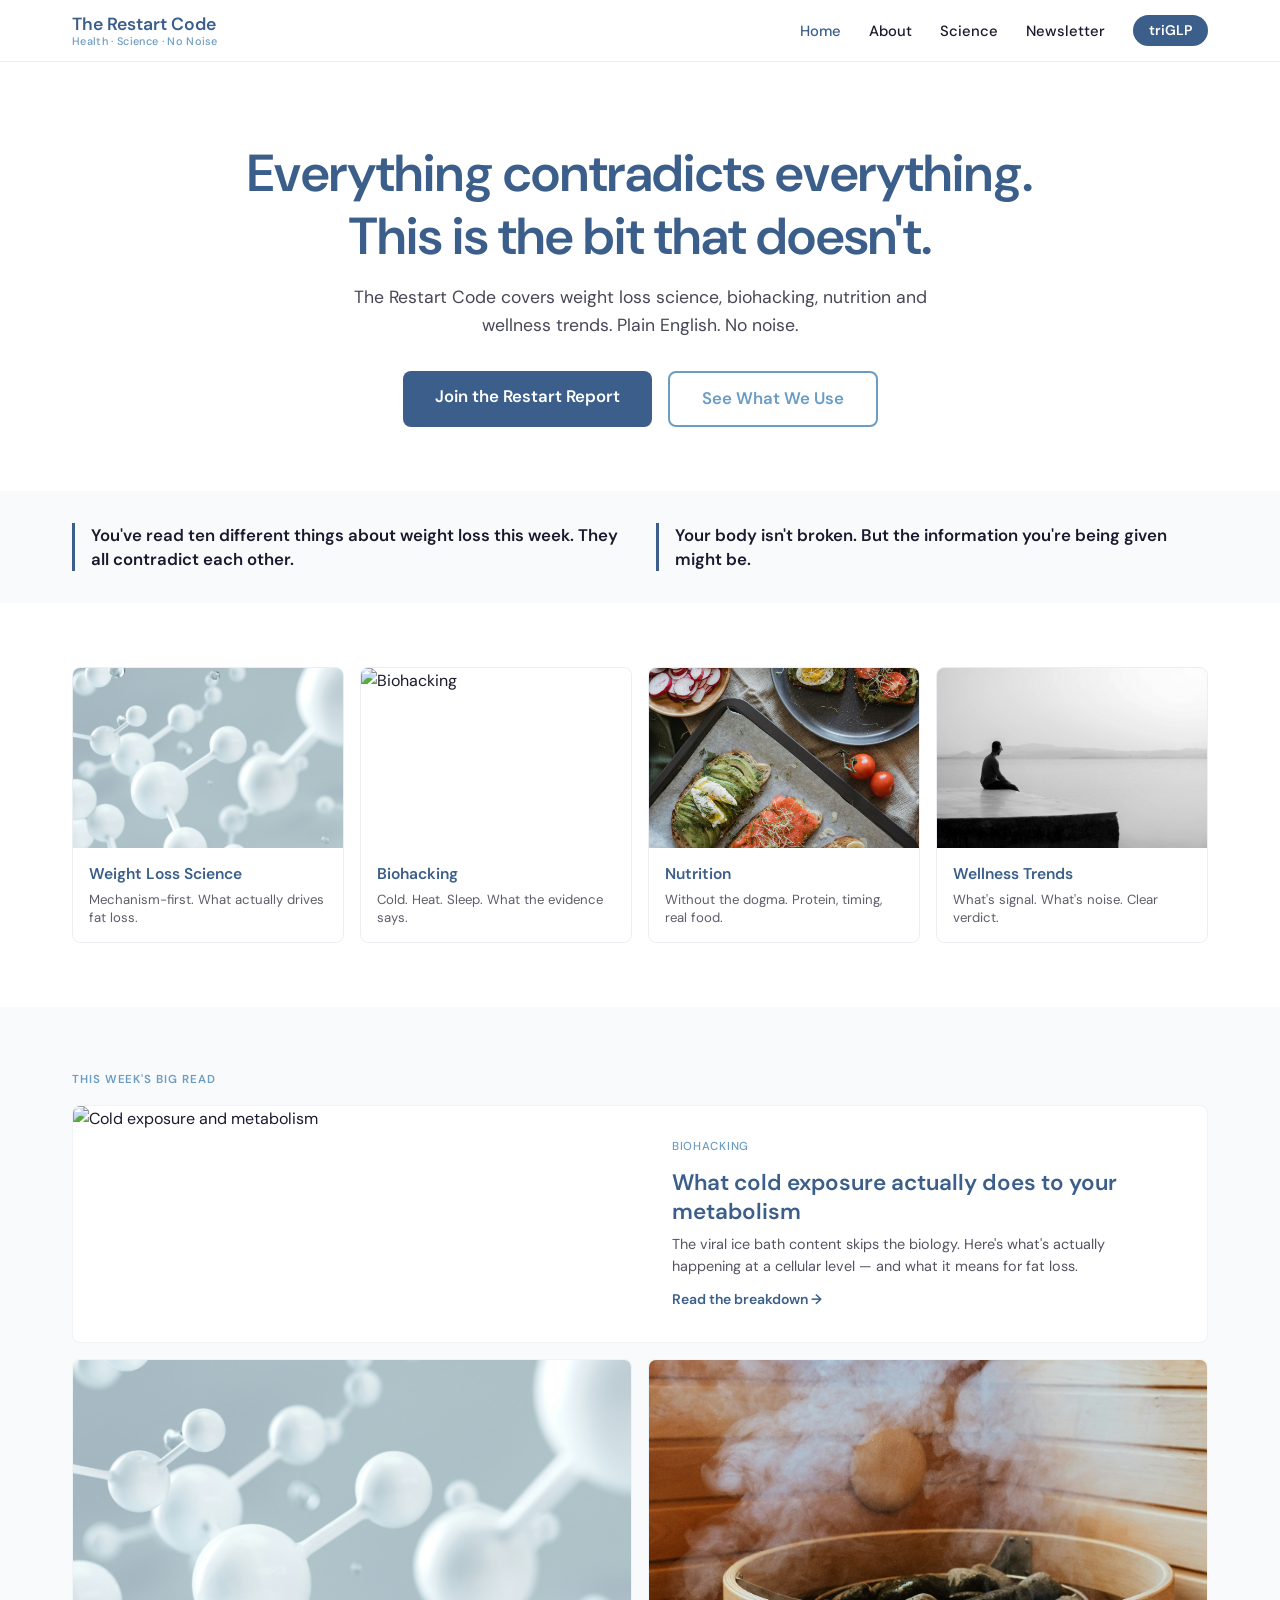
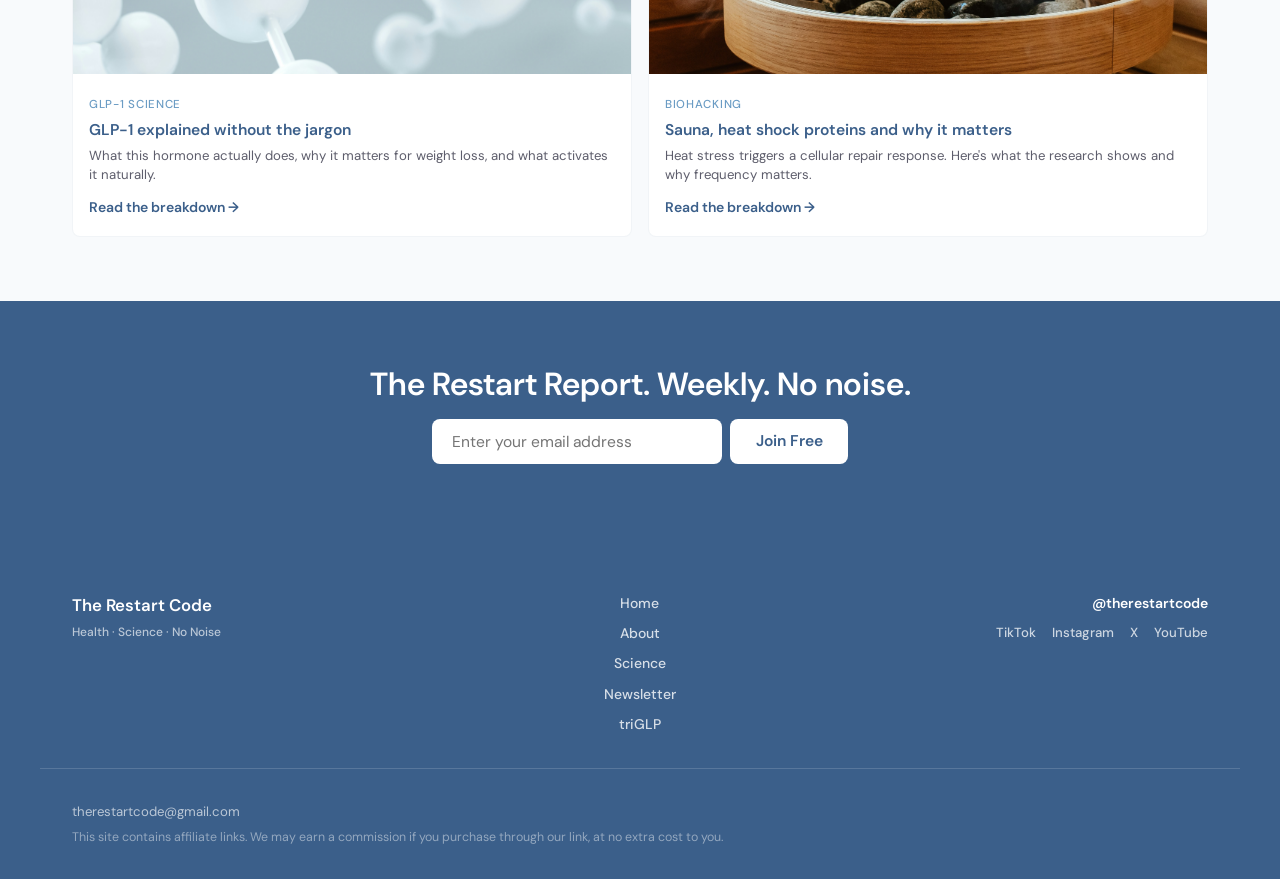
==== index.html @ 3e327113 "Initial build: complete static site for The Restart Code 5 pages (index, about, science, newsletter," ====
<!DOCTYPE html>
<html lang="en">
<head>
  <meta charset="UTF-8">
  <meta name="viewport" content="width=device-width, initial-scale=1.0">
  <title>The Restart Code — Health · Science · No Noise</title>
  <meta name="description" content="The Restart Code covers weight loss science, biohacking, nutrition and wellness trends. Plain English. No noise.">
  <link rel="preconnect" href="https://fonts.googleapis.com">
  <link rel="preconnect" href="https://fonts.gstatic.com" crossorigin>
  <link href="https://fonts.googleapis.com/css2?family=DM+Sans:wght@400;500;600&display=swap" rel="stylesheet">
  <link rel="stylesheet" href="css/style.css">
</head>
<body>

  <!-- NAVIGATION -->
  <nav class="site-nav">
    <div class="nav-inner">
      <a href="index.html" class="nav-logo">
        <span class="nav-logo-name">The Restart Code</span>
        <span class="nav-logo-tagline">Health · Science · No Noise</span>
      </a>
      <button class="nav-hamburger" aria-label="Toggle navigation" aria-expanded="false">
        <span></span><span></span><span></span>
      </button>
      <ul class="nav-links">
        <li><a href="index.html" class="active">Home</a></li>
        <li><a href="about.html">About</a></li>
        <li><a href="science.html">Science</a></li>
        <li><a href="newsletter.html">Newsletter</a></li>
        <li><a href="triglp.html" class="nav-pill">triGLP</a></li>
      </ul>
    </div>
  </nav>

  <!-- HERO -->
  <section class="hero-home">
    <div class="container">
      <h1 class="hero-headline">Everything contradicts everything.<br>This is the bit that doesn't.</h1>
      <p class="hero-sub">The Restart Code covers weight loss science, biohacking, nutrition and wellness trends. Plain English. No noise.</p>
      <div class="hero-ctas">
        <a href="#beehiiv-signup" class="btn btn-primary btn-lg">Join the Restart Report</a>
        <a href="triglp.html" class="btn btn-secondary btn-lg">See What We Use</a>
      </div>
    </div>
  </section>

  <!-- PROBLEM STRIP -->
  <section class="problem-strip">
    <div class="container">
      <p class="problem-item">You've read ten different things about weight loss this week. They all contradict each other.</p>
      <p class="problem-item">Your body isn't broken. But the information you're being given might be.</p>
    </div>
  </section>

  <!-- FOUR PILLARS -->
  <section class="pillars">
    <div class="container">
      <div class="pillars-grid">
        <div class="pillar-card">
          <img src="images/pillar-science.jpg" alt="Weight Loss Science" class="pillar-image">
          <div class="pillar-info">
            <p class="pillar-name">Weight Loss Science</p>
            <p class="pillar-desc">Mechanism-first. What actually drives fat loss.</p>
          </div>
        </div>
        <div class="pillar-card">
          <img src="images/pillar-biohacking.jpg" alt="Biohacking" class="pillar-image">
          <div class="pillar-info">
            <p class="pillar-name">Biohacking</p>
            <p class="pillar-desc">Cold. Heat. Sleep. What the evidence says.</p>
          </div>
        </div>
        <div class="pillar-card">
          <img src="images/pillar-nutrition.jpg" alt="Nutrition" class="pillar-image">
          <div class="pillar-info">
            <p class="pillar-name">Nutrition</p>
            <p class="pillar-desc">Without the dogma. Protein, timing, real food.</p>
          </div>
        </div>
        <div class="pillar-card">
          <img src="images/pillar-trends.jpg" alt="Wellness Trends" class="pillar-image">
          <div class="pillar-info">
            <p class="pillar-name">Wellness Trends</p>
            <p class="pillar-desc">What's signal. What's noise. Clear verdict.</p>
          </div>
        </div>
      </div>
    </div>
  </section>

  <!-- FEATURED ARTICLES -->
  <section class="featured-articles">
    <div class="container">
      <span class="section-label">This Week's Big Read</span>
      <a href="science.html" class="featured-card">
        <img src="images/pillar-biohacking.jpg" alt="Cold exposure and metabolism" class="featured-card-image">
        <div class="featured-card-content">
          <span class="tag">Biohacking</span>
          <h3>What cold exposure actually does to your metabolism</h3>
          <p>The viral ice bath content skips the biology. Here's what's actually happening at a cellular level — and what it means for fat loss.</p>
          <span class="card-link">Read the breakdown →</span>
        </div>
      </a>
      <div class="cards-row">
        <a href="science.html" class="article-card">
          <img src="images/pillar-science.jpg" alt="GLP-1 explained" class="article-card-image">
          <div class="article-card-content">
            <span class="tag">GLP-1 Science</span>
            <h4>GLP-1 explained without the jargon</h4>
            <p>What this hormone actually does, why it matters for weight loss, and what activates it naturally.</p>
            <span class="card-link">Read the breakdown →</span>
          </div>
        </a>
        <a href="science.html" class="article-card">
          <img src="images/article-sauna.jpg" alt="Sauna and heat shock proteins" class="article-card-image">
          <div class="article-card-content">
            <span class="tag">Biohacking</span>
            <h4>Sauna, heat shock proteins and why it matters</h4>
            <p>Heat stress triggers a cellular repair response. Here's what the research shows and why frequency matters.</p>
            <span class="card-link">Read the breakdown →</span>
          </div>
        </a>
      </div>
    </div>
  </section>

  <!-- NEWSLETTER STRIP -->
  <section class="newsletter-strip" id="beehiiv-signup">
    <div class="container">
      <h2>The Restart Report. Weekly. No noise.</h2>
      <div class="email-form">
        <input type="email" class="email-input" placeholder="Enter your email address">
        <a href="#beehiiv-signup" class="btn btn-white">Join Free</a>
      </div>
    </div>
  </section>

  <!-- FOOTER -->
  <footer class="site-footer">
    <div class="footer-inner">
      <div class="footer-brand">
        <span class="footer-logo">The Restart Code</span>
        <span class="footer-tagline">Health · Science · No Noise</span>
      </div>
      <nav class="footer-nav" aria-label="Footer navigation">
        <a href="index.html">Home</a>
        <a href="about.html">About</a>
        <a href="science.html">Science</a>
        <a href="newsletter.html">Newsletter</a>
        <a href="triglp.html">triGLP</a>
      </nav>
      <div class="footer-social">
        <span>@therestartcode</span>
        <div class="footer-social-links">
          <a href="#" aria-label="TikTok">TikTok</a>
          <a href="#" aria-label="Instagram">Instagram</a>
          <a href="#" aria-label="X">X</a>
          <a href="#" aria-label="YouTube">YouTube</a>
        </div>
      </div>
    </div>
    <div class="footer-divider"></div>
    <div class="footer-bottom">
      <a href="mailto:therestartcode@gmail.com">therestartcode@gmail.com</a>
      <p class="footer-disclosure">This site contains affiliate links. We may earn a commission if you purchase through our link, at no extra cost to you.</p>
    </div>
  </footer>

  <script src="js/main.js"></script>
</body>
</html>
---- css/style.css ----
/* ============================================================
   THE RESTART CODE — style.css
   ============================================================ */

/* 1. CSS CUSTOM PROPERTIES
   ============================================================ */
:root {
  --white: #FFFFFF;
  --off-white: #F8FAFC;
  --slate-blue: #3B5F8A;
  --light-blue: #6B9CC4;
  --near-black: #1A1A2E;
  --font-main: 'DM Sans', sans-serif;
  --space-xs: 0.5rem;
  --space-sm: 1rem;
  --space-md: 2rem;
  --space-lg: 4rem;
  --radius: 8px;
}

/* 2. RESET
   ============================================================ */
*, *::before, *::after {
  box-sizing: border-box;
  margin: 0;
  padding: 0;
}

html {
  scroll-behavior: smooth;
}

body {
  font-family: var(--font-main);
  color: var(--near-black);
  background: var(--white);
  line-height: 1.6;
  -webkit-font-smoothing: antialiased;
}

img {
  display: block;
  max-width: 100%;
  height: auto;
}

a {
  color: inherit;
  text-decoration: none;
}

ul {
  list-style: none;
}

/* 3. TYPOGRAPHY
   ============================================================ */
h1, h2, h3, h4 {
  font-weight: 600;
  color: var(--slate-blue);
  line-height: 1.2;
}

h1 { font-size: clamp(2rem, 5vw, 3.25rem); }
h2 { font-size: clamp(1.4rem, 3vw, 2rem); }
h3 { font-size: clamp(1rem, 2vw, 1.35rem); }
h4 { font-size: 1rem; }

p {
  color: var(--near-black);
  font-weight: 400;
}

/* 4. LAYOUT
   ============================================================ */
.container {
  max-width: 1200px;
  margin: 0 auto;
  padding: 0 var(--space-md);
}

section {
  padding: var(--space-lg) 0;
}

/* 5. BUTTONS
   ============================================================ */
.btn {
  display: inline-block;
  font-family: var(--font-main);
  font-weight: 600;
  font-size: 0.975rem;
  padding: 0.7rem 1.6rem;
  border-radius: var(--radius);
  cursor: pointer;
  transition: opacity 0.18s, transform 0.15s;
  border: none;
  text-decoration: none;
  white-space: nowrap;
  line-height: 1.4;
}

.btn:hover {
  opacity: 0.86;
  transform: translateY(-1px);
}

.btn-primary {
  background: var(--slate-blue);
  color: var(--white);
}

.btn-secondary {
  background: transparent;
  color: var(--light-blue);
  border: 2px solid var(--light-blue);
}

.btn-secondary:hover {
  background: var(--light-blue);
  color: var(--white);
  opacity: 1;
}

.btn-white {
  background: var(--white);
  color: var(--slate-blue);
}

.btn-white:hover {
  background: var(--off-white);
  opacity: 1;
}

.btn-lg {
  padding: 0.875rem 2rem;
  font-size: 1.05rem;
}

/* 6. TAGS
   ============================================================ */
.tag {
  display: inline-block;
  font-size: 0.72rem;
  font-weight: 500;
  color: var(--light-blue);
  text-transform: uppercase;
  letter-spacing: 0.06em;
  margin-bottom: 0.35rem;
}

/* 7. SECTION LABEL
   ============================================================ */
.section-label {
  display: block;
  font-size: 0.72rem;
  font-weight: 600;
  color: var(--light-blue);
  text-transform: uppercase;
  letter-spacing: 0.08em;
  margin-bottom: var(--space-sm);
}

/* 8. EMAIL FORM
   ============================================================ */
.email-form {
  display: flex;
  gap: var(--space-xs);
  justify-content: center;
  flex-wrap: wrap;
  margin-top: var(--space-sm);
}

.email-input {
  padding: 0.7rem 1.25rem;
  font-family: var(--font-main);
  font-size: 0.975rem;
  border: none;
  border-radius: var(--radius);
  width: 290px;
  max-width: 100%;
  outline: none;
  color: var(--near-black);
}

/* 9. NAVIGATION
   ============================================================ */
.site-nav {
  position: sticky;
  top: 0;
  z-index: 100;
  background: var(--white);
  border-bottom: 1px solid rgba(59, 95, 138, 0.1);
}

.nav-inner {
  max-width: 1200px;
  margin: 0 auto;
  padding: 0.8rem var(--space-md);
  display: flex;
  align-items: center;
  justify-content: space-between;
  flex-wrap: wrap;
  gap: 0;
}

.nav-logo {
  display: flex;
  flex-direction: column;
  text-decoration: none;
  line-height: 1.25;
  flex-shrink: 0;
}

.nav-logo-name {
  font-size: 1.1rem;
  font-weight: 600;
  color: var(--slate-blue);
}

.nav-logo-tagline {
  font-size: 0.68rem;
  font-weight: 500;
  color: var(--light-blue);
  letter-spacing: 0.03em;
}

.nav-links {
  display: flex;
  align-items: center;
  gap: 1.75rem;
}

.nav-links a {
  font-size: 0.925rem;
  font-weight: 500;
  color: var(--near-black);
  transition: color 0.18s;
}

.nav-links a:hover,
.nav-links a.active {
  color: var(--slate-blue);
}

.nav-links a.nav-pill {
  background: var(--slate-blue);
  color: var(--white);
  padding: 0.4rem 1rem;
  border-radius: 50px;
  font-size: 0.875rem;
  font-weight: 600;
  transition: background 0.18s;
}

.nav-links a.nav-pill:hover {
  background: var(--light-blue);
  opacity: 1;
  color: var(--white);
}

.nav-hamburger {
  display: none;
  flex-direction: column;
  gap: 5px;
  background: none;
  border: none;
  cursor: pointer;
  padding: 4px;
  flex-shrink: 0;
}

.nav-hamburger span {
  display: block;
  width: 24px;
  height: 2px;
  background: var(--slate-blue);
  border-radius: 2px;
  transition: all 0.28s ease;
}

.nav-hamburger.is-active span:nth-child(1) {
  transform: translateY(7px) rotate(45deg);
}

.nav-hamburger.is-active span:nth-child(2) {
  opacity: 0;
}

.nav-hamburger.is-active span:nth-child(3) {
  transform: translateY(-7px) rotate(-45deg);
}

/* 10. FOOTER
   ============================================================ */
.site-footer {
  background: var(--slate-blue);
  color: var(--white);
  padding: var(--space-lg) 0 var(--space-md);
}

.footer-inner {
  max-width: 1200px;
  margin: 0 auto;
  padding: 0 var(--space-md);
  display: grid;
  grid-template-columns: 1.2fr 1fr 1.2fr;
  gap: var(--space-md);
  align-items: start;
}

.footer-brand {
  display: flex;
  flex-direction: column;
  gap: 0.3rem;
}

.footer-logo {
  font-size: 1.05rem;
  font-weight: 600;
  color: var(--white);
}

.footer-tagline {
  font-size: 0.75rem;
  font-weight: 500;
  color: rgba(255, 255, 255, 0.65);
}

.footer-nav {
  display: flex;
  flex-direction: column;
  gap: 0.5rem;
  align-items: center;
}

.footer-nav a {
  color: rgba(255, 255, 255, 0.8);
  font-size: 0.875rem;
  font-weight: 500;
  transition: color 0.18s;
}

.footer-nav a:hover {
  color: var(--white);
}

.footer-social {
  display: flex;
  flex-direction: column;
  gap: 0.5rem;
  align-items: flex-end;
}

.footer-social > span {
  font-weight: 600;
  font-size: 0.875rem;
  color: var(--white);
}

.footer-social-links {
  display: flex;
  gap: 1rem;
}

.footer-social-links a {
  color: rgba(255, 255, 255, 0.75);
  font-size: 0.825rem;
  font-weight: 500;
  transition: color 0.18s;
}

.footer-social-links a:hover {
  color: var(--white);
}

.footer-divider {
  height: 1px;
  background: rgba(255, 255, 255, 0.15);
  max-width: 1200px;
  margin: var(--space-md) auto;
  padding: 0 var(--space-md);
}

.footer-bottom {
  max-width: 1200px;
  margin: 0 auto;
  padding: 0 var(--space-md);
  display: flex;
  flex-direction: column;
  gap: 0.4rem;
}

.footer-bottom a {
  color: rgba(255, 255, 255, 0.65);
  font-size: 0.825rem;
  transition: color 0.18s;
}

.footer-bottom a:hover {
  color: var(--white);
}

.footer-disclosure {
  font-size: 0.775rem;
  color: rgba(255, 255, 255, 0.45);
  line-height: 1.5;
}

/* ============================================================
   PAGE SECTIONS
   ============================================================ */

/* ---- HOMEPAGE ---- */

.hero-home {
  background: var(--white);
  padding: 5rem 0 var(--space-lg);
  text-align: center;
}

.hero-home .hero-headline {
  max-width: 840px;
  margin: 0 auto var(--space-sm);
}

.hero-home .hero-sub {
  font-size: 1.1rem;
  color: var(--near-black);
  max-width: 580px;
  margin: 0 auto var(--space-md);
  opacity: 0.8;
}

.hero-ctas {
  display: flex;
  gap: var(--space-sm);
  justify-content: center;
  flex-wrap: wrap;
}

/* Problem strip */
.problem-strip {
  background: var(--off-white);
  padding: var(--space-md) 0;
}

.problem-strip .container {
  display: grid;
  grid-template-columns: 1fr 1fr;
  gap: var(--space-md);
}

.problem-item {
  font-size: 1.05rem;
  font-weight: 600;
  color: var(--near-black);
  padding-left: var(--space-sm);
  border-left: 3px solid var(--slate-blue);
  line-height: 1.45;
}

/* Pillars */
.pillars {
  background: var(--white);
}

.pillars-grid {
  display: grid;
  grid-template-columns: repeat(4, 1fr);
  gap: var(--space-sm);
}

.pillar-card {
  border-radius: var(--radius);
  overflow: hidden;
  border: 1px solid rgba(59, 95, 138, 0.1);
}

.pillar-image {
  width: 100%;
  aspect-ratio: 3 / 2;
  object-fit: cover;
  display: block;
}

.pillar-info {
  padding: 0.875rem var(--space-sm);
}

.pillar-name {
  font-size: 0.975rem;
  font-weight: 600;
  color: var(--slate-blue);
  margin-bottom: 0.2rem;
}

.pillar-desc {
  font-size: 0.825rem;
  color: var(--near-black);
  opacity: 0.7;
  line-height: 1.4;
}

/* Featured articles */
.featured-articles {
  background: var(--off-white);
}

.featured-card {
  display: grid;
  grid-template-columns: 1fr 1fr;
  background: var(--white);
  border-radius: var(--radius);
  overflow: hidden;
  margin-bottom: var(--space-sm);
  border: 1px solid rgba(59, 95, 138, 0.07);
  text-decoration: none;
  color: inherit;
  transition: box-shadow 0.2s, transform 0.18s;
}

.featured-card:hover {
  box-shadow: 0 6px 24px rgba(59, 95, 138, 0.12);
  transform: translateY(-2px);
}

.featured-card-image {
  width: 100%;
  height: 100%;
  min-height: 220px;
  object-fit: cover;
  display: block;
}

.featured-card-content {
  padding: var(--space-md);
  display: flex;
  flex-direction: column;
  justify-content: center;
  gap: 0.4rem;
}

.featured-card-content h3 {
  font-size: clamp(1.05rem, 2vw, 1.4rem);
  line-height: 1.3;
}

.featured-card-content p {
  font-size: 0.9rem;
  opacity: 0.75;
  line-height: 1.55;
}

.card-link {
  display: inline-block;
  font-size: 0.875rem;
  font-weight: 600;
  color: var(--slate-blue);
  margin-top: 0.25rem;
  transition: color 0.18s;
}

.card-link:hover {
  color: var(--light-blue);
}

.cards-row {
  display: grid;
  grid-template-columns: 1fr 1fr;
  gap: var(--space-sm);
}

.article-card {
  display: block;
  background: var(--white);
  border-radius: var(--radius);
  overflow: hidden;
  border: 1px solid rgba(59, 95, 138, 0.07);
  text-decoration: none;
  color: inherit;
  transition: box-shadow 0.2s, transform 0.18s;
}

.article-card:hover {
  box-shadow: 0 4px 18px rgba(59, 95, 138, 0.1);
  transform: translateY(-2px);
}

.article-card-image {
  width: 100%;
  aspect-ratio: 16 / 9;
  object-fit: cover;
  display: block;
}

.article-card-content {
  padding: var(--space-sm);
}

.article-card-content h4 {
  font-size: 0.975rem;
  font-weight: 600;
  color: var(--slate-blue);
  margin-bottom: 0.3rem;
  line-height: 1.35;
}

.article-card-content p {
  font-size: 0.825rem;
  opacity: 0.7;
  margin-bottom: 0.5rem;
  line-height: 1.45;
}

/* Newsletter strip */
.newsletter-strip {
  background: var(--slate-blue);
  text-align: center;
}

.newsletter-strip h2 {
  color: var(--white);
  margin-bottom: var(--space-xs);
}

/* ---- ABOUT PAGE ----*/

.about-hero {
  background: var(--white);
}

.about-hero-inner {
  display: grid;
  grid-template-columns: 1fr 1fr;
  gap: var(--space-lg);
  align-items: center;
}

.about-hero-text {
  display: flex;
  flex-direction: column;
  gap: var(--space-sm);
}

.about-hero-sub {
  font-size: 1.1rem;
  color: var(--near-black);
  opacity: 0.8;
  line-height: 1.6;
}

.about-hero-image {
  width: 100%;
  border-radius: var(--radius);
  object-fit: cover;
  aspect-ratio: 4 / 3;
  display: block;
}

.mission-strip {
  background: var(--off-white);
  text-align: center;
}

.mission-lines {
  display: flex;
  flex-direction: column;
  gap: var(--space-md);
  max-width: 700px;
  margin: 0 auto;
}

.mission-line {
  font-size: clamp(1.05rem, 2.5vw, 1.4rem);
  font-weight: 600;
  color: var(--near-black);
  line-height: 1.35;
}

.what-we-cover {
  background: var(--white);
}

.what-we-cover h2 {
  margin-bottom: var(--space-md);
}

.covers-grid {
  display: grid;
  grid-template-columns: 1fr 1fr;
  gap: var(--space-md) var(--space-lg);
}

.cover-item {
  padding-top: var(--space-sm);
  border-top: 2px solid var(--off-white);
}

.cover-item-name {
  font-size: 1rem;
  font-weight: 600;
  color: var(--slate-blue);
  margin-bottom: 0.25rem;
}

.cover-item-desc {
  font-size: 0.875rem;
  color: var(--near-black);
  opacity: 0.7;
  line-height: 1.5;
}

.cta-strip {
  background: var(--slate-blue);
  text-align: center;
}

.cta-strip h2 {
  color: var(--white);
  margin-bottom: var(--space-md);
}

.btn-row {
  display: flex;
  gap: var(--space-sm);
  justify-content: center;
  flex-wrap: wrap;
}

/* ---- SCIENCE PAGE ---- */

.science-hero {
  background: var(--white);
  text-align: center;
}

.science-hero h1 {
  margin-bottom: var(--space-sm);
}

.science-hero p {
  font-size: 1.05rem;
  max-width: 660px;
  margin: 0 auto;
  opacity: 0.78;
  line-height: 1.65;
}

.filter-bar {
  background: var(--white);
  padding: 0 0 var(--space-md);
}

.filter-pills {
  display: flex;
  gap: 0.5rem;
  justify-content: center;
  flex-wrap: wrap;
}

.filter-pill {
  font-family: var(--font-main);
  font-size: 0.85rem;
  font-weight: 500;
  padding: 0.42rem 1.05rem;
  border-radius: 50px;
  border: 2px solid var(--light-blue);
  color: var(--slate-blue);
  background: transparent;
  cursor: pointer;
  transition: all 0.18s;
}

.filter-pill:hover,
.filter-pill.active {
  background: var(--slate-blue);
  border-color: var(--slate-blue);
  color: var(--white);
}

.article-grid-section {
  background: var(--white);
  padding: 0 0 var(--space-lg);
}

.article-grid {
  display: grid;
  grid-template-columns: repeat(3, 1fr);
  gap: var(--space-sm);
}

.grid-card {
  background: var(--white);
  border: 1px solid rgba(59, 95, 138, 0.1);
  border-radius: var(--radius);
  overflow: hidden;
  transition: box-shadow 0.2s, transform 0.18s;
}

.grid-card:hover {
  box-shadow: 0 4px 20px rgba(59, 95, 138, 0.12);
  transform: translateY(-2px);
}

.grid-card.hidden {
  display: none;
}

.grid-card-image {
  width: 100%;
  aspect-ratio: 16 / 9;
  object-fit: cover;
  display: block;
}

.grid-card-content {
  padding: var(--space-sm);
}

.grid-card-content h3 {
  font-size: 0.975rem;
  margin-bottom: 0.3rem;
  line-height: 1.35;
}

.grid-card-content p {
  font-size: 0.825rem;
  opacity: 0.7;
  margin-bottom: var(--space-xs);
  line-height: 1.45;
}

.grid-card-links {
  display: flex;
  gap: var(--space-sm);
  align-items: center;
  flex-wrap: wrap;
  margin-top: 0.35rem;
}

.grid-card-links .card-link {
  font-size: 0.825rem;
}

.study-link {
  font-size: 0.78rem;
  color: var(--light-blue);
  font-weight: 500;
  transition: color 0.18s;
}

.study-link:hover {
  color: var(--slate-blue);
}

.triglp-cta-strip {
  background: var(--off-white);
  text-align: center;
}

.triglp-cta-strip h2 {
  margin-bottom: var(--space-xs);
}

.triglp-cta-strip p {
  margin-bottom: var(--space-md);
  opacity: 0.78;
  max-width: 560px;
  margin-left: auto;
  margin-right: auto;
}

/* ---- NEWSLETTER PAGE ---- */

.newsletter-hero {
  background: var(--white);
  text-align: center;
}

.newsletter-hero h1 {
  margin-bottom: var(--space-sm);
}

.newsletter-descriptor {
  max-width: 580px;
  margin: 0 auto var(--space-md);
  display: flex;
  flex-direction: column;
  gap: 0.45rem;
}

.newsletter-descriptor p {
  font-size: 1rem;
  color: var(--near-black);
  opacity: 0.8;
  line-height: 1.6;
}

.small-print {
  font-size: 0.775rem;
  color: var(--near-black);
  opacity: 0.5;
  margin-top: 0.5rem;
  text-align: center;
}

.whats-inside {
  background: var(--off-white);
}

.whats-inside h2 {
  text-align: center;
  margin-bottom: var(--space-md);
}

.inside-grid {
  display: grid;
  grid-template-columns: repeat(3, 1fr);
  gap: var(--space-md);
}

.inside-item {
  padding: var(--space-sm) var(--space-sm) var(--space-sm);
  background: var(--white);
  border-radius: var(--radius);
  border: 1px solid rgba(59, 95, 138, 0.08);
}

.inside-item-name {
  font-size: 1rem;
  font-weight: 600;
  color: var(--slate-blue);
  margin-bottom: 0.35rem;
}

.inside-item-desc {
  font-size: 0.875rem;
  color: var(--near-black);
  opacity: 0.72;
  line-height: 1.5;
}

.closing-strip {
  background: var(--slate-blue);
  text-align: center;
}

.closing-strip h2 {
  color: var(--white);
  margin-bottom: var(--space-xs);
}

.secondary-text-link {
  display: block;
  margin-top: var(--space-sm);
  font-size: 0.875rem;
  color: rgba(255, 255, 255, 0.7);
  font-weight: 500;
  transition: color 0.18s;
}

.secondary-text-link:hover {
  color: var(--white);
}

/* ---- TRIGLP PAGE ---- */

.triglp-hero {
  background: var(--white);
}

.triglp-hero-inner {
  display: grid;
  grid-template-columns: 1fr 1fr;
  gap: var(--space-lg);
  align-items: center;
}

.triglp-hero-text {
  display: flex;
  flex-direction: column;
  gap: var(--space-sm);
}

.triglp-hero-sub {
  font-size: 1.05rem;
  color: var(--near-black);
  opacity: 0.82;
  line-height: 1.6;
}

.triglp-hero-image {
  width: 100%;
  border-radius: var(--radius);
  object-fit: cover;
  display: block;
  aspect-ratio: 3 / 4;
  max-height: 500px;
}

.affiliate-note {
  font-size: 0.75rem;
  color: var(--near-black);
  opacity: 0.5;
  margin-top: 0.3rem;
}

.why-matters {
  background: var(--off-white);
  text-align: center;
}

.why-matters-text {
  max-width: 700px;
  margin: 0 auto;
}

.why-matters-text h2 {
  margin-bottom: var(--space-md);
}

.why-matters-text p {
  font-size: 1rem;
  margin-bottom: var(--space-sm);
  opacity: 0.82;
  line-height: 1.7;
}

.why-matters-text p:last-child {
  margin-bottom: 0;
}

.what-is-triglp {
  background: var(--white);
}

.triglp-cols {
  display: grid;
  grid-template-columns: repeat(3, 1fr);
  gap: var(--space-md);
  align-items: start;
}

.triglp-col h3 {
  font-size: 1rem;
  margin-bottom: var(--space-xs);
}

.triglp-col p {
  font-size: 0.9rem;
  opacity: 0.8;
  line-height: 1.65;
}

.triglp-salmon {
  width: 100%;
  border-radius: var(--radius);
  aspect-ratio: 4 / 3;
  object-fit: cover;
  display: block;
  margin-bottom: var(--space-sm);
}

.honest-framing {
  background: var(--off-white);
  text-align: center;
}

.honest-framing-inner {
  max-width: 720px;
  margin: 0 auto;
  display: flex;
  flex-direction: column;
  gap: var(--space-sm);
}

.honest-framing h2 {
  margin-bottom: 0;
}

.honest-framing p {
  font-size: 1rem;
  opacity: 0.82;
  line-height: 1.7;
}

.primary-cta {
  background: var(--slate-blue);
  text-align: center;
}

.primary-cta h2 {
  color: var(--white);
  margin-bottom: var(--space-md);
}

.primary-cta .affiliate-note {
  color: rgba(255, 255, 255, 0.55);
  margin-top: var(--space-sm);
}

/* FAQ Accordion */
.faq-section {
  background: var(--white);
}

.faq-section h2 {
  margin-bottom: var(--space-md);
  text-align: center;
}

.faq-list {
  max-width: 800px;
  margin: 0 auto;
  border-top: 1px solid rgba(59, 95, 138, 0.1);
}

.faq-item {
  border-bottom: 1px solid rgba(59, 95, 138, 0.1);
}

.faq-question {
  width: 100%;
  background: none;
  border: none;
  cursor: pointer;
  display: flex;
  justify-content: space-between;
  align-items: center;
  padding: var(--space-sm) 0;
  text-align: left;
  font-family: var(--font-main);
  font-size: 0.975rem;
  font-weight: 600;
  color: var(--slate-blue);
  gap: var(--space-sm);
  line-height: 1.4;
}

.faq-icon {
  font-size: 1.4rem;
  color: var(--slate-blue);
  flex-shrink: 0;
  transition: transform 0.28s ease;
  line-height: 1;
  font-weight: 400;
}

.faq-item.open .faq-icon {
  transform: rotate(45deg);
}

.faq-answer {
  display: none;
  padding: 0 0 var(--space-sm);
}

.faq-answer p {
  font-size: 0.925rem;
  line-height: 1.65;
  opacity: 0.82;
}

.faq-item.open .faq-answer {
  display: block;
}

/* ============================================================
   RESPONSIVE — TABLET (max-width: 1024px)
   ============================================================ */

@media (max-width: 1024px) {
  .pillars-grid {
    grid-template-columns: repeat(2, 1fr);
  }

  .article-grid {
    grid-template-columns: repeat(2, 1fr);
  }

  .triglp-cols {
    grid-template-columns: 1fr 1fr;
    gap: var(--space-md);
  }

  .triglp-col:first-child {
    grid-column: 1 / -1;
  }
}

/* ============================================================
   RESPONSIVE — MOBILE (max-width: 768px)
   ============================================================ */

@media (max-width: 768px) {
  section {
    padding: var(--space-md) 0;
  }

  .hero-home {
    padding: var(--space-md) 0 var(--space-md);
  }

  /* Nav */
  .nav-hamburger {
    display: flex;
  }

  .nav-links {
    display: none;
    width: 100%;
    flex-direction: column;
    align-items: flex-start;
    padding: var(--space-sm) 0 var(--space-xs);
    gap: 0.875rem;
    border-top: 1px solid rgba(59, 95, 138, 0.08);
    margin-top: 0.8rem;
  }

  .nav-links.is-open {
    display: flex;
  }

  .nav-links a.nav-pill {
    margin-top: 0.25rem;
  }

  /* Footer */
  .footer-inner {
    grid-template-columns: 1fr;
    gap: var(--space-md);
  }

  .footer-nav {
    align-items: flex-start;
  }

  .footer-social {
    align-items: flex-start;
  }

  /* Problem strip */
  .problem-strip .container {
    grid-template-columns: 1fr;
  }

  /* Pillars */
  .pillars-grid {
    grid-template-columns: repeat(2, 1fr);
  }

  /* Featured articles */
  .featured-card {
    grid-template-columns: 1fr;
  }

  .featured-card-image {
    min-height: 180px;
    aspect-ratio: 16 / 9;
  }

  .cards-row {
    grid-template-columns: 1fr;
  }

  /* About */
  .about-hero-inner {
    grid-template-columns: 1fr;
  }

  .covers-grid {
    grid-template-columns: 1fr;
  }

  /* Science */
  .article-grid {
    grid-template-columns: 1fr;
  }

  /* Newsletter */
  .inside-grid {
    grid-template-columns: 1fr;
  }

  /* triGLP */
  .triglp-hero-inner {
    grid-template-columns: 1fr;
  }

  .triglp-hero-image {
    aspect-ratio: 4 / 3;
    max-height: 280px;
  }

  .triglp-cols {
    grid-template-columns: 1fr;
  }

  .triglp-col:first-child {
    grid-column: auto;
  }

  .email-form {
    flex-direction: column;
    align-items: center;
  }

  .email-input {
    width: 100%;
    max-width: 320px;
  }
}
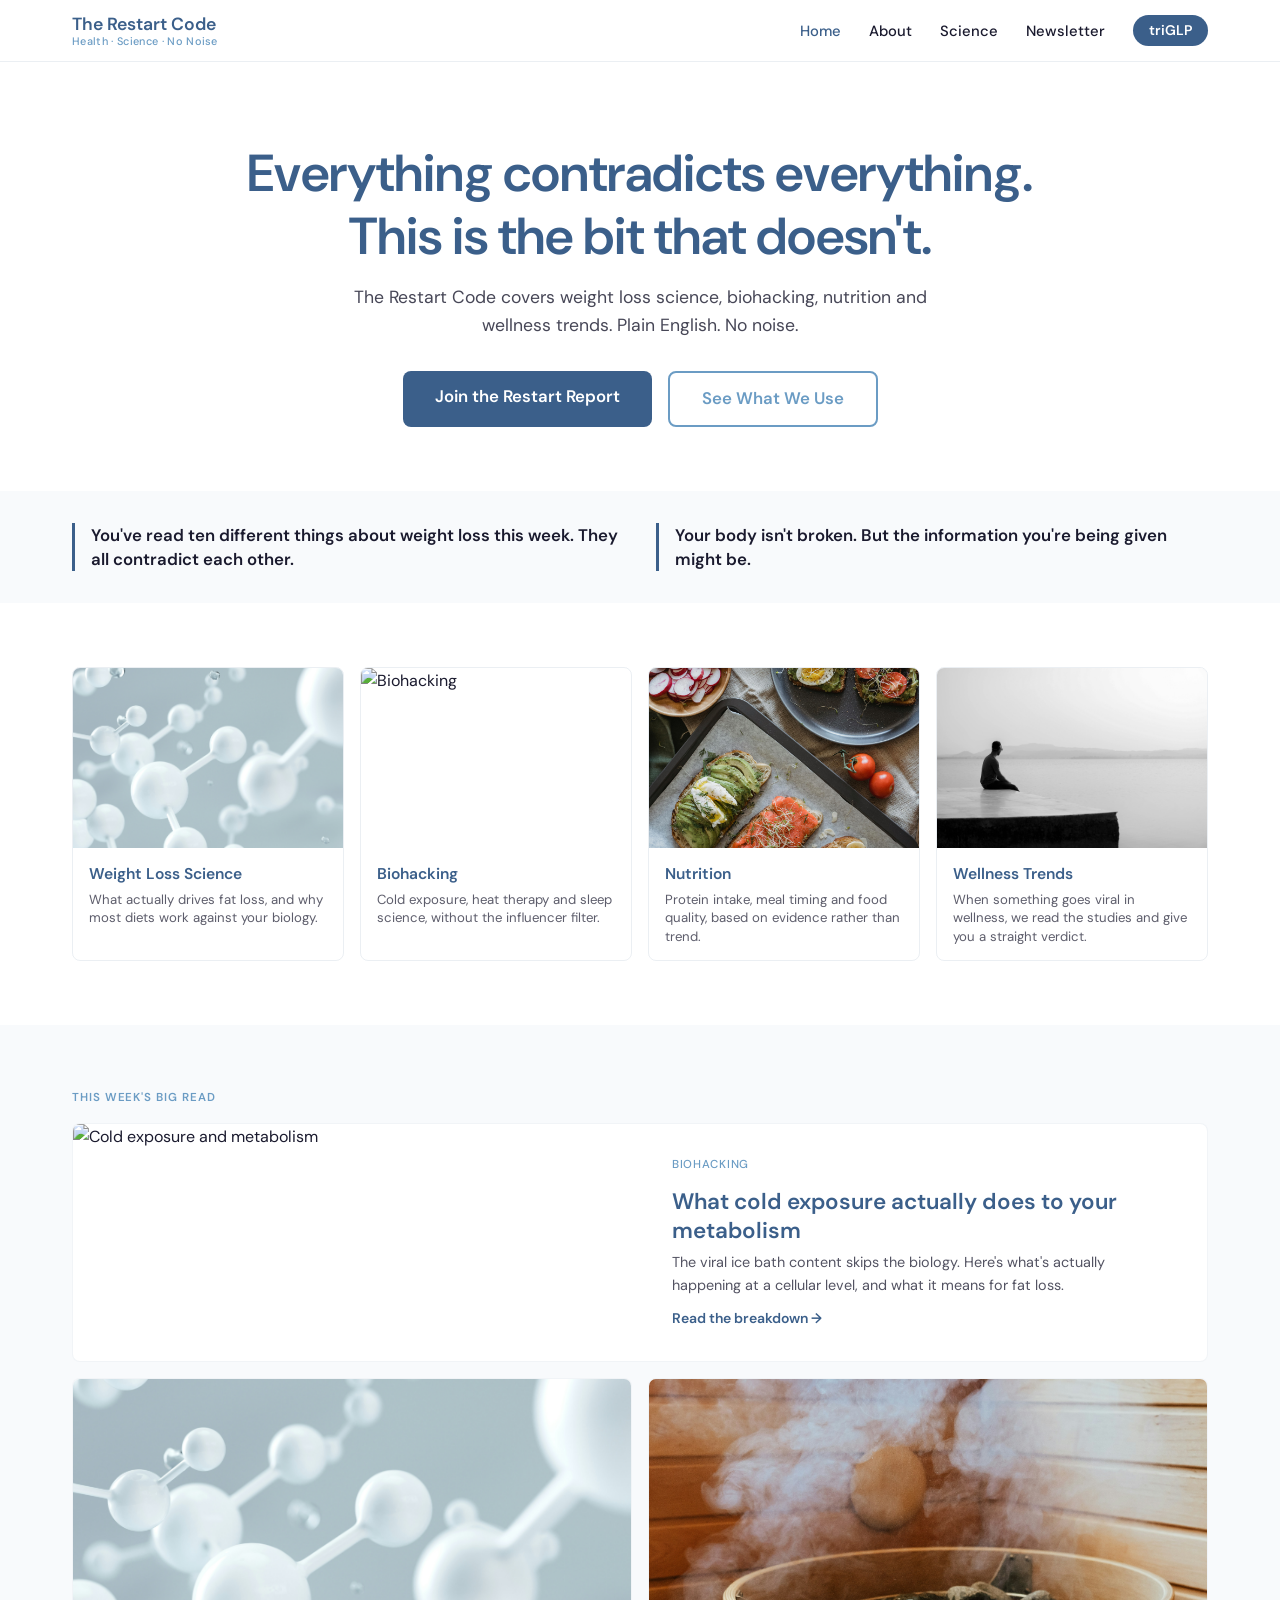
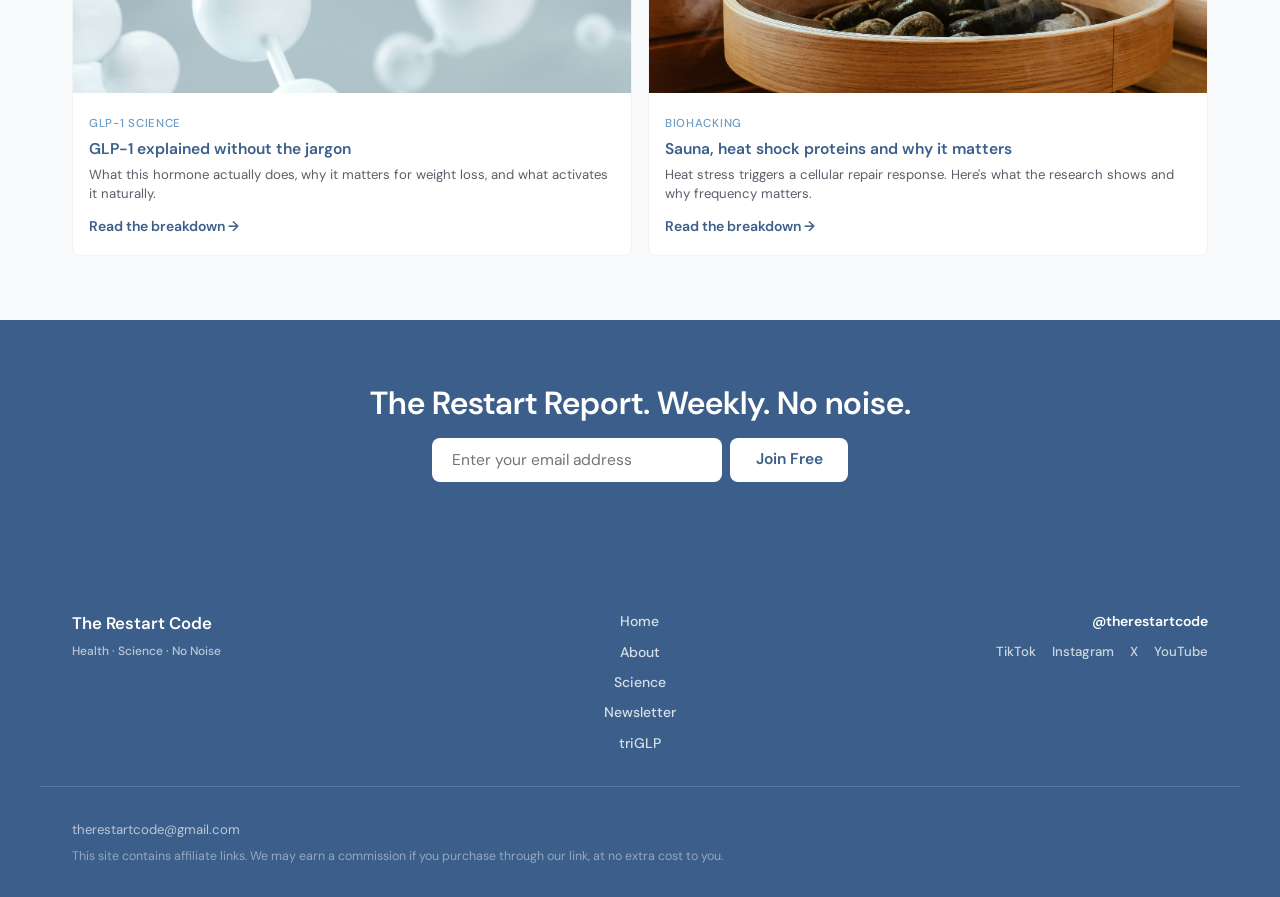
==== commit a6a9cabb: "rewrite copy: remove em dashes, stacked descriptors, AI-sounding prose" ====
--- a/index.html
+++ b/index.html
@@ -60,28 +60,28 @@
           <img src="images/pillar-science.jpg" alt="Weight Loss Science" class="pillar-image">
           <div class="pillar-info">
             <p class="pillar-name">Weight Loss Science</p>
-            <p class="pillar-desc">Mechanism-first. What actually drives fat loss.</p>
+            <p class="pillar-desc">What actually drives fat loss, and why most diets work against your biology.</p>
           </div>
         </div>
         <div class="pillar-card">
           <img src="images/pillar-biohacking.jpg" alt="Biohacking" class="pillar-image">
           <div class="pillar-info">
             <p class="pillar-name">Biohacking</p>
-            <p class="pillar-desc">Cold. Heat. Sleep. What the evidence says.</p>
+            <p class="pillar-desc">Cold exposure, heat therapy and sleep science, without the influencer filter.</p>
           </div>
         </div>
         <div class="pillar-card">
           <img src="images/pillar-nutrition.jpg" alt="Nutrition" class="pillar-image">
           <div class="pillar-info">
             <p class="pillar-name">Nutrition</p>
-            <p class="pillar-desc">Without the dogma. Protein, timing, real food.</p>
+            <p class="pillar-desc">Protein intake, meal timing and food quality, based on evidence rather than trend.</p>
           </div>
         </div>
         <div class="pillar-card">
           <img src="images/pillar-trends.jpg" alt="Wellness Trends" class="pillar-image">
           <div class="pillar-info">
             <p class="pillar-name">Wellness Trends</p>
-            <p class="pillar-desc">What's signal. What's noise. Clear verdict.</p>
+            <p class="pillar-desc">When something goes viral in wellness, we read the studies and give you a straight verdict.</p>
           </div>
         </div>
       </div>
@@ -97,7 +97,7 @@
         <div class="featured-card-content">
           <span class="tag">Biohacking</span>
           <h3>What cold exposure actually does to your metabolism</h3>
-          <p>The viral ice bath content skips the biology. Here's what's actually happening at a cellular level — and what it means for fat loss.</p>
+          <p>The viral ice bath content skips the biology. Here's what's actually happening at a cellular level, and what it means for fat loss.</p>
           <span class="card-link">Read the breakdown →</span>
         </div>
       </a>
--- a/css/style.css
+++ b/css/style.css
@@ -650,11 +650,18 @@
   line-height: 1.6;
 }
 
+.about-hero-image-wrap {
+  width: 100%;
+  aspect-ratio: 4 / 3;
+  border-radius: var(--radius);
+  overflow: hidden;
+  flex-shrink: 0;
+}
+
 .about-hero-image {
   width: 100%;
-  border-radius: var(--radius);
+  height: 100%;
   object-fit: cover;
-  aspect-ratio: 4 / 3;
   display: block;
 }
 
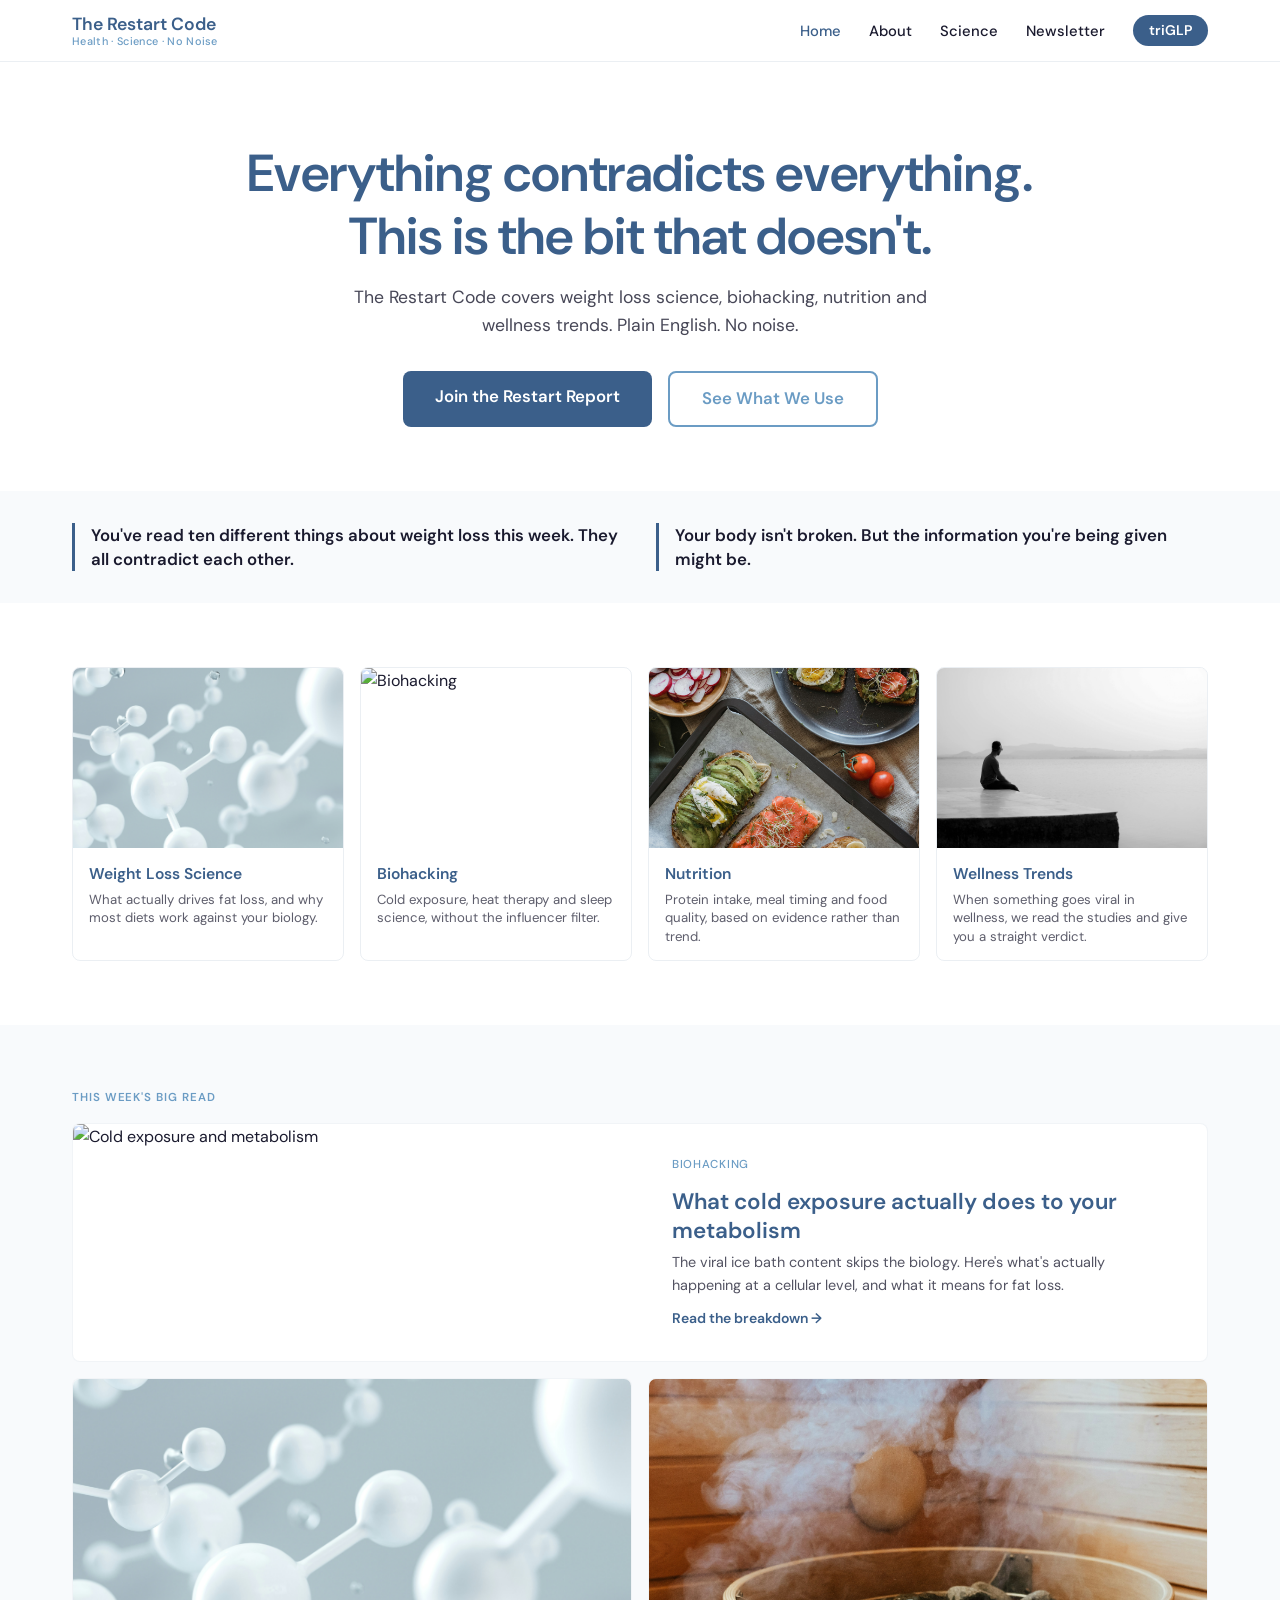
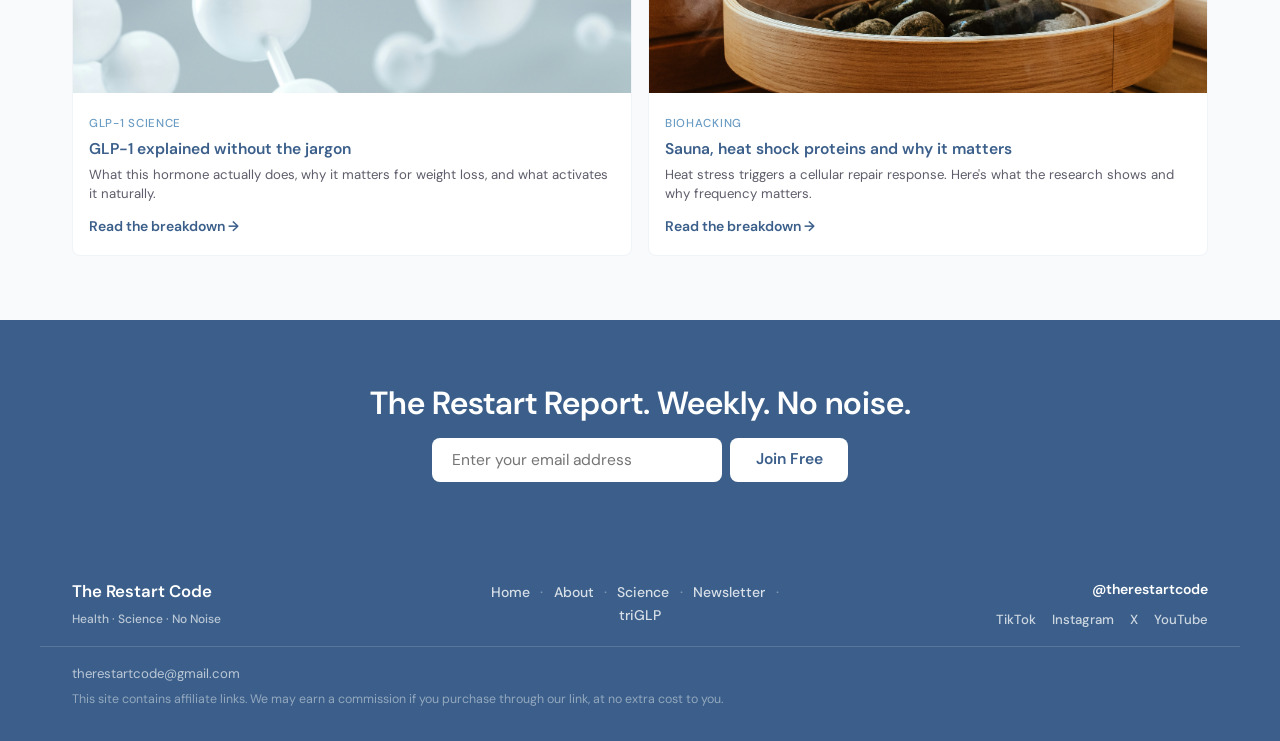
==== commit e65b55d0: "Install Vercel Web Analytics Implemented Vercel Web Analytics for this project.  ## What was impleme" ====
--- a/index.html
+++ b/index.html
@@ -167,5 +167,6 @@
   </footer>
 
   <script src="js/main.js"></script>
+  <script defer src="https://cdn.vercel-insights.com/v1/script.js"></script>
 </body>
 </html>
--- a/css/style.css
+++ b/css/style.css
@@ -296,7 +296,7 @@
 .site-footer {
   background: var(--slate-blue);
   color: var(--white);
-  padding: var(--space-lg) 0 var(--space-md);
+  padding: var(--space-md) 0;
 }
 
 .footer-inner {
@@ -306,7 +306,7 @@
   display: grid;
   grid-template-columns: 1.2fr 1fr 1.2fr;
   gap: var(--space-md);
-  align-items: start;
+  align-items: center;
 }
 
 .footer-brand {
@@ -329,9 +329,11 @@
 
 .footer-nav {
   display: flex;
-  flex-direction: column;
-  gap: 0.5rem;
+  flex-direction: row;
+  flex-wrap: wrap;
   align-items: center;
+  justify-content: center;
+  gap: 0;
 }
 
 .footer-nav a {
@@ -339,10 +341,23 @@
   font-size: 0.875rem;
   font-weight: 500;
   transition: color 0.18s;
+  white-space: nowrap;
 }
 
 .footer-nav a:hover {
   color: var(--white);
+}
+
+.footer-nav a::after {
+  content: '·';
+  display: inline-block;
+  margin: 0 0.65rem;
+  color: rgba(255, 255, 255, 0.35);
+  pointer-events: none;
+}
+
+.footer-nav a:last-child::after {
+  display: none;
 }
 
 .footer-social {
@@ -378,7 +393,7 @@
   height: 1px;
   background: rgba(255, 255, 255, 0.15);
   max-width: 1200px;
-  margin: var(--space-md) auto;
+  margin: var(--space-sm) auto;
   padding: 0 var(--space-md);
 }
 
@@ -1060,14 +1075,6 @@
   line-height: 1.65;
 }
 
-.triglp-salmon {
-  width: 100%;
-  border-radius: var(--radius);
-  aspect-ratio: 4 / 3;
-  object-fit: cover;
-  display: block;
-  margin-bottom: var(--space-sm);
-}
 
 .honest-framing {
   background: var(--off-white);
@@ -1189,10 +1196,6 @@
   .triglp-cols {
     grid-template-columns: 1fr 1fr;
     gap: var(--space-md);
-  }
-
-  .triglp-col:first-child {
-    grid-column: 1 / -1;
   }
 }
 
@@ -1240,7 +1243,7 @@
   }
 
   .footer-nav {
-    align-items: flex-start;
+    justify-content: flex-start;
   }
 
   .footer-social {
@@ -1304,10 +1307,6 @@
     grid-template-columns: 1fr;
   }
 
-  .triglp-col:first-child {
-    grid-column: auto;
-  }
-
   .email-form {
     flex-direction: column;
     align-items: center;
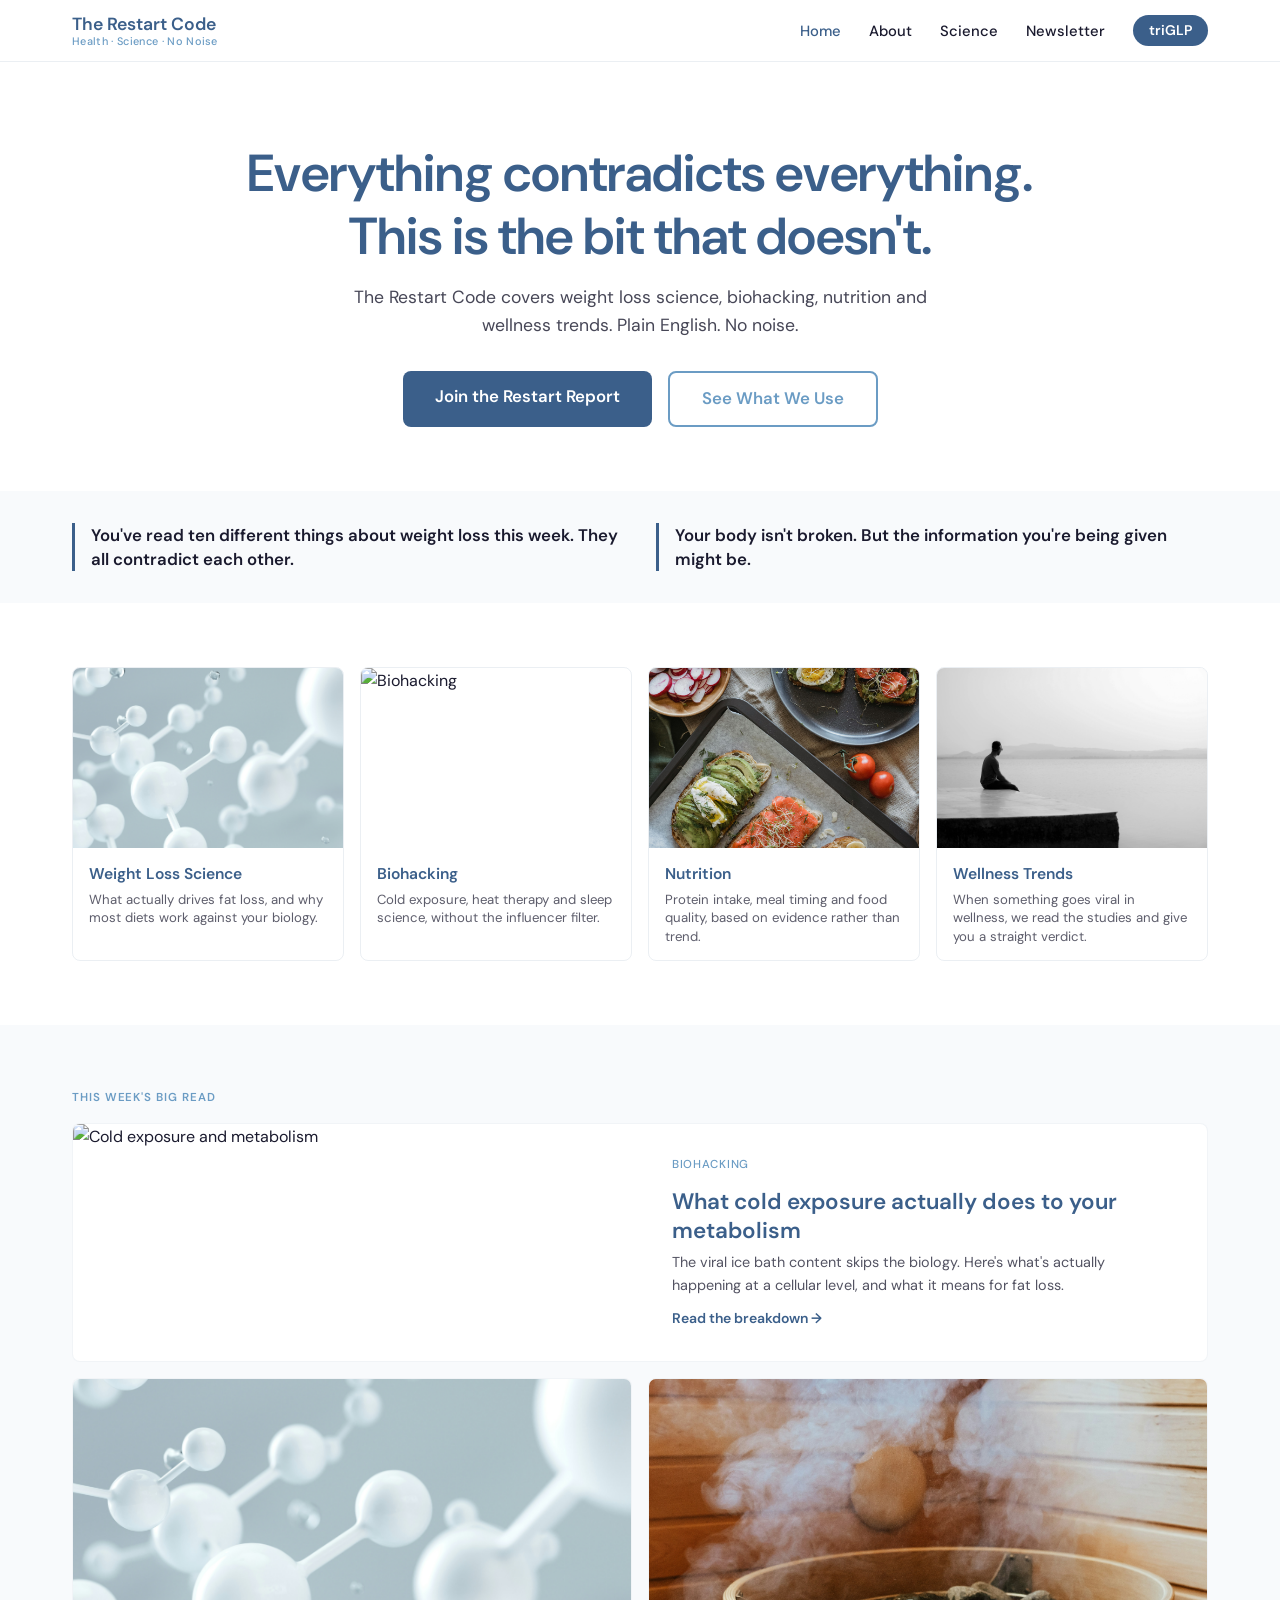
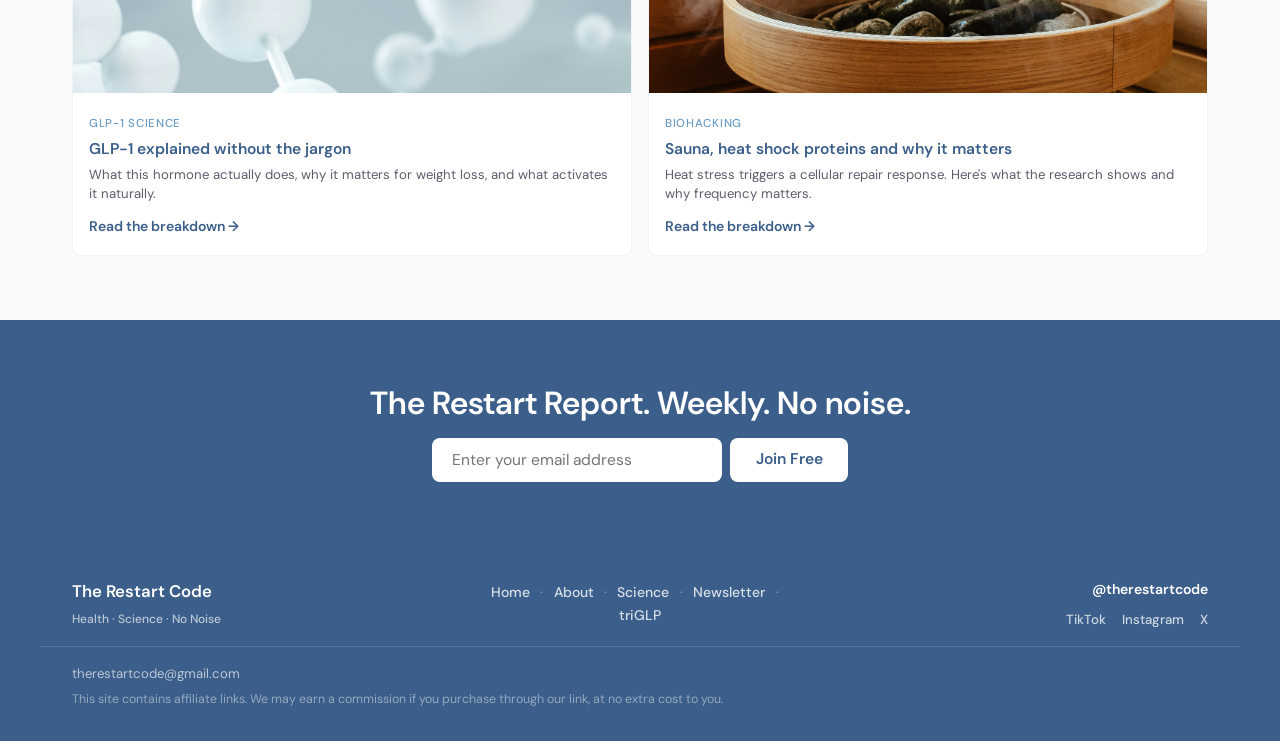
==== commit 1f6fdeac: "remove YouTube from footer across all pages" ====
--- a/index.html
+++ b/index.html
@@ -152,10 +152,9 @@
       <div class="footer-social">
         <span>@therestartcode</span>
         <div class="footer-social-links">
-          <a href="#" aria-label="TikTok">TikTok</a>
-          <a href="#" aria-label="Instagram">Instagram</a>
-          <a href="#" aria-label="X">X</a>
-          <a href="#" aria-label="YouTube">YouTube</a>
+          <a href="https://www.tiktok.com/@therestartcode" target="_blank" rel="noopener noreferrer" aria-label="TikTok">TikTok</a>
+          <a href="https://www.instagram.com/therestartcode" target="_blank" rel="noopener noreferrer" aria-label="Instagram">Instagram</a>
+          <a href="https://www.x.com/therestartcode" target="_blank" rel="noopener noreferrer" aria-label="X">X</a>
         </div>
       </div>
     </div>
@@ -167,6 +166,5 @@
   </footer>
 
   <script src="js/main.js"></script>
-  <script defer src="https://cdn.vercel-insights.com/v1/script.js"></script>
 </body>
 </html>
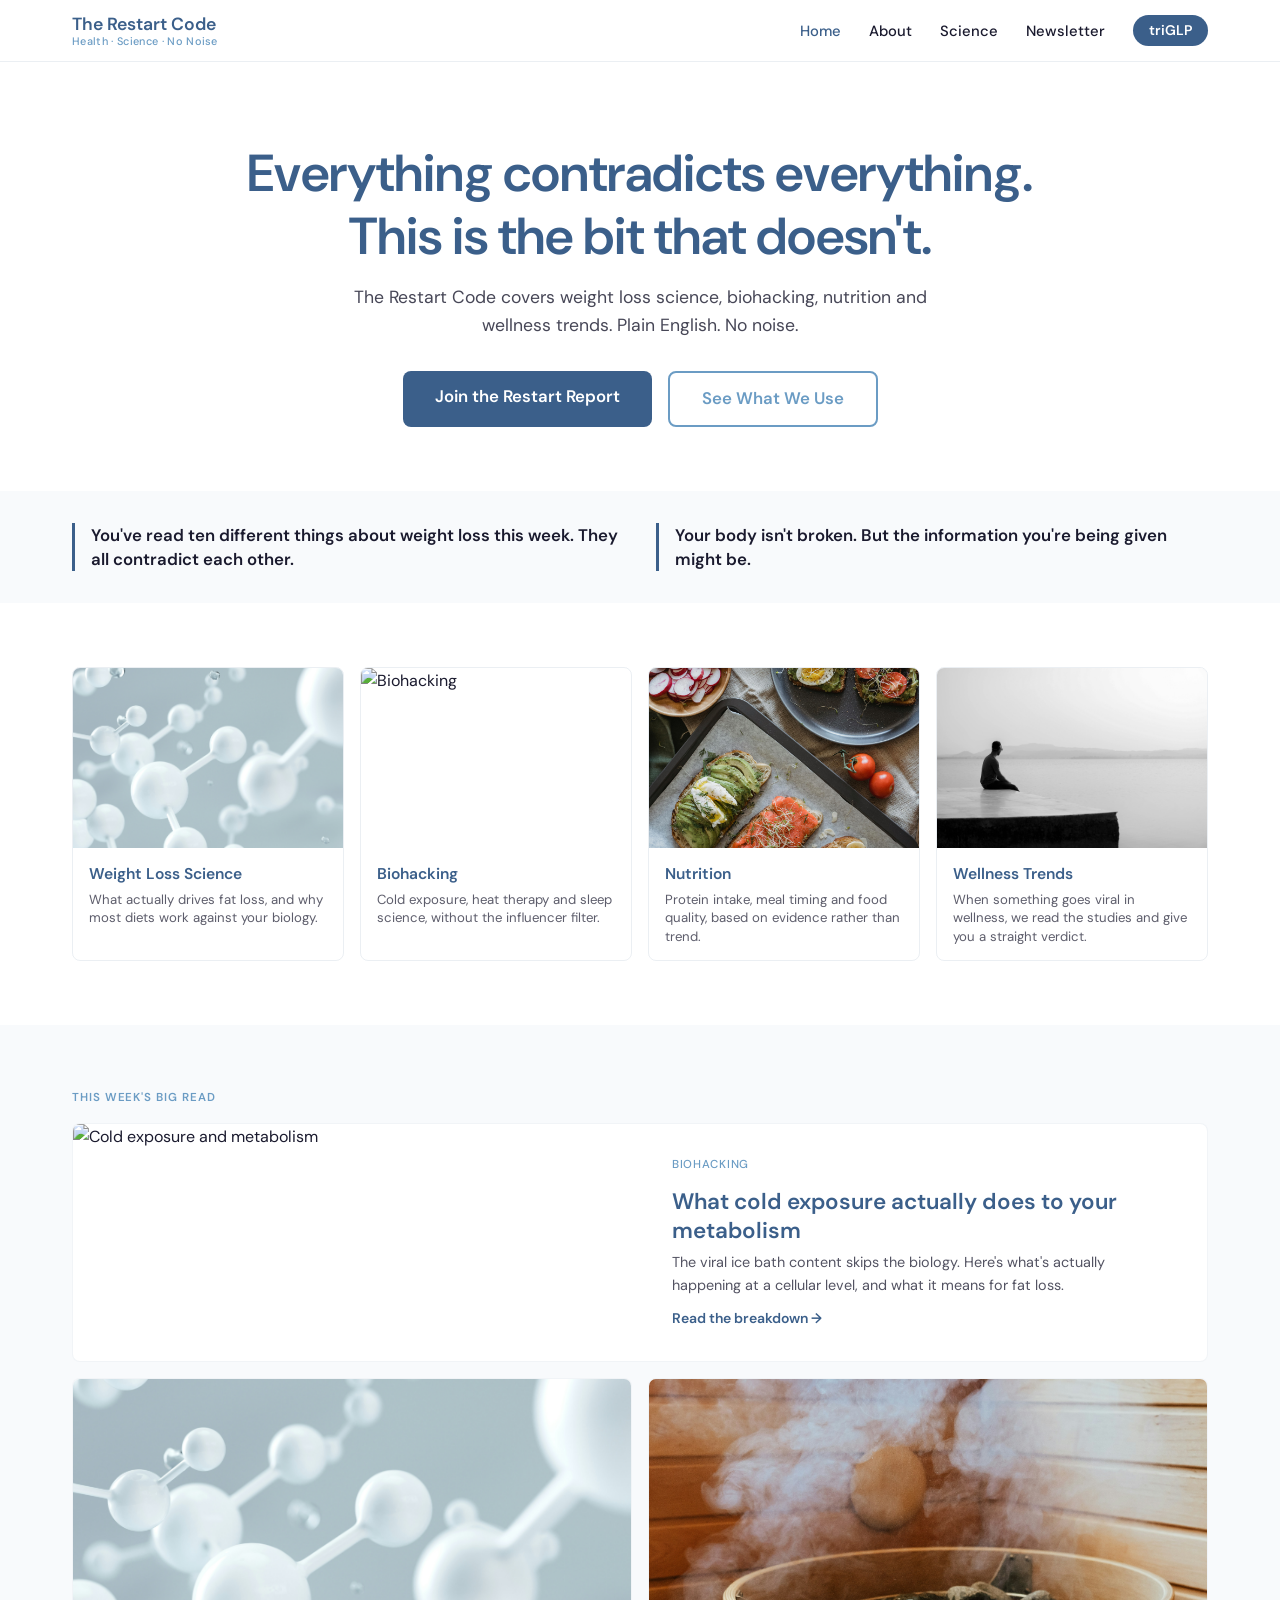
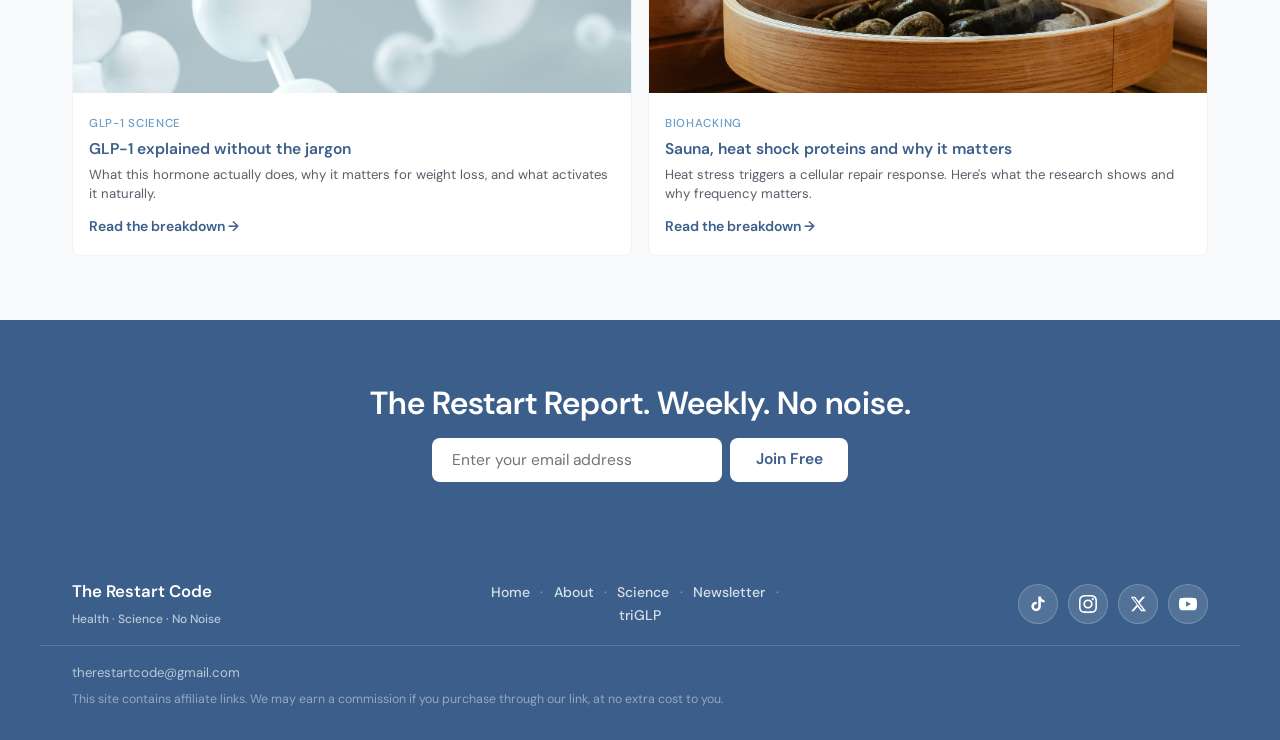
==== commit 590a11a6: "replace footer text social links with SVG icon buttons" ====
--- a/index.html
+++ b/index.html
@@ -150,11 +150,19 @@
         <a href="triglp.html">triGLP</a>
       </nav>
       <div class="footer-social">
-        <span>@therestartcode</span>
-        <div class="footer-social-links">
-          <a href="https://www.tiktok.com/@therestartcode" target="_blank" rel="noopener noreferrer" aria-label="TikTok">TikTok</a>
-          <a href="https://www.instagram.com/therestartcode" target="_blank" rel="noopener noreferrer" aria-label="Instagram">Instagram</a>
-          <a href="https://www.x.com/therestartcode" target="_blank" rel="noopener noreferrer" aria-label="X">X</a>
+        <div class="footer-social-icons">
+          <a href="https://www.tiktok.com/@therestartcode" class="footer-social-icon" target="_blank" rel="noopener noreferrer" aria-label="TikTok">
+            <svg xmlns="http://www.w3.org/2000/svg" viewBox="0 0 24 24" fill="white" aria-hidden="true"><path d="M19.59 6.69a4.83 4.83 0 01-3.77-4.25V2h-3.45v13.67a2.89 2.89 0 01-2.88 2.5 2.89 2.89 0 01-2.89-2.89 2.89 2.89 0 012.89-2.89c.28 0 .54.04.79.1V9.01a6.33 6.33 0 00-.79-.05 6.34 6.34 0 00-6.34 6.34 6.34 6.34 0 006.34 6.34 6.34 6.34 0 006.33-6.34V8.5a8.27 8.27 0 004.83 1.55V6.6a4.85 4.85 0 01-1.06-.09z"/></svg>
+          </a>
+          <a href="https://www.instagram.com/therestartcode" class="footer-social-icon" target="_blank" rel="noopener noreferrer" aria-label="Instagram">
+            <svg xmlns="http://www.w3.org/2000/svg" viewBox="0 0 24 24" fill="white" aria-hidden="true"><path d="M12 2.163c3.204 0 3.584.012 4.85.07 3.252.148 4.771 1.691 4.919 4.919.058 1.265.069 1.645.069 4.849 0 3.205-.012 3.584-.069 4.849-.149 3.225-1.664 4.771-4.919 4.919-1.266.058-1.644.07-4.85.07-3.204 0-3.584-.012-4.849-.07-3.26-.149-4.771-1.699-4.919-4.92-.058-1.265-.07-1.644-.07-4.849 0-3.204.013-3.583.07-4.849.149-3.227 1.664-4.771 4.919-4.919 1.266-.057 1.645-.069 4.849-.069zm0-2.163c-3.259 0-3.667.014-4.947.072-4.358.2-6.78 2.618-6.98 6.98-.059 1.281-.073 1.689-.073 4.948 0 3.259.014 3.668.072 4.948.2 4.358 2.618 6.78 6.98 6.98 1.281.058 1.689.072 4.948.072 3.259 0 3.668-.014 4.948-.072 4.354-.2 6.782-2.618 6.979-6.98.059-1.28.073-1.689.073-4.948 0-3.259-.014-3.667-.072-4.947-.196-4.354-2.617-6.78-6.979-6.98-1.281-.059-1.69-.073-4.949-.073zm0 5.838c-3.403 0-6.162 2.759-6.162 6.162s2.759 6.163 6.162 6.163 6.162-2.759 6.162-6.163c0-3.403-2.759-6.162-6.162-6.162zm0 10.162c-2.209 0-4-1.79-4-4 0-2.209 1.791-4 4-4s4 1.791 4 4c0 2.21-1.791 4-4 4zm6.406-11.845c-.796 0-1.441.645-1.441 1.44s.645 1.44 1.441 1.44c.795 0 1.439-.645 1.439-1.44s-.644-1.44-1.439-1.44z"/></svg>
+          </a>
+          <a href="https://www.x.com/therestartcode" class="footer-social-icon" target="_blank" rel="noopener noreferrer" aria-label="X">
+            <svg xmlns="http://www.w3.org/2000/svg" viewBox="0 0 24 24" fill="white" aria-hidden="true"><path d="M18.244 2.25h3.308l-7.227 8.26 8.502 11.24H16.17l-4.714-6.231-5.401 6.231H2.747l7.73-8.835L2.25 2.25H8.08l4.713 6.231zm-1.161 17.52h1.833L7.084 4.126H5.117z"/></svg>
+          </a>
+          <a href="https://www.youtube.com/@therestartcode" class="footer-social-icon" target="_blank" rel="noopener noreferrer" aria-label="YouTube">
+            <svg xmlns="http://www.w3.org/2000/svg" viewBox="0 0 24 24" fill="white" aria-hidden="true"><path d="M23.498 6.186a3.016 3.016 0 00-2.122-2.136C19.505 3.545 12 3.545 12 3.545s-7.505 0-9.377.505A3.017 3.017 0 00.502 6.186C0 8.07 0 12 0 12s0 3.93.502 5.814a3.016 3.016 0 002.122 2.136c1.871.505 9.376.505 9.376.505s7.505 0 9.377-.505a3.015 3.015 0 002.122-2.136C24 15.93 24 12 24 12s0-3.93-.502-5.814zM9.545 15.568V8.432L15.818 12l-6.273 3.568z"/></svg>
+          </a>
         </div>
       </div>
     </div>
--- a/css/style.css
+++ b/css/style.css
@@ -362,31 +362,40 @@
 
 .footer-social {
   display: flex;
-  flex-direction: column;
-  gap: 0.5rem;
-  align-items: flex-end;
-}
-
-.footer-social > span {
-  font-weight: 600;
-  font-size: 0.875rem;
-  color: var(--white);
-}
-
-.footer-social-links {
-  display: flex;
-  gap: 1rem;
-}
-
-.footer-social-links a {
-  color: rgba(255, 255, 255, 0.75);
-  font-size: 0.825rem;
-  font-weight: 500;
-  transition: color 0.18s;
-}
-
-.footer-social-links a:hover {
-  color: var(--white);
+  align-items: center;
+  justify-content: flex-end;
+}
+
+.footer-social-icons {
+  display: flex;
+  gap: 0.625rem;
+  align-items: center;
+}
+
+.footer-social-icon {
+  display: flex;
+  align-items: center;
+  justify-content: center;
+  width: 40px;
+  height: 40px;
+  border-radius: 50%;
+  background: rgba(255, 255, 255, 0.12);
+  border: 1px solid rgba(255, 255, 255, 0.2);
+  transition: background 0.18s, transform 0.15s;
+  flex-shrink: 0;
+}
+
+.footer-social-icon:hover {
+  background: rgba(255, 255, 255, 0.22);
+  transform: translateY(-1px);
+  opacity: 1;
+}
+
+.footer-social-icon svg {
+  width: 18px;
+  height: 18px;
+  display: block;
+  flex-shrink: 0;
 }
 
 .footer-divider {
@@ -1247,7 +1256,7 @@
   }
 
   .footer-social {
-    align-items: flex-start;
+    justify-content: flex-start;
   }
 
   /* Problem strip */
